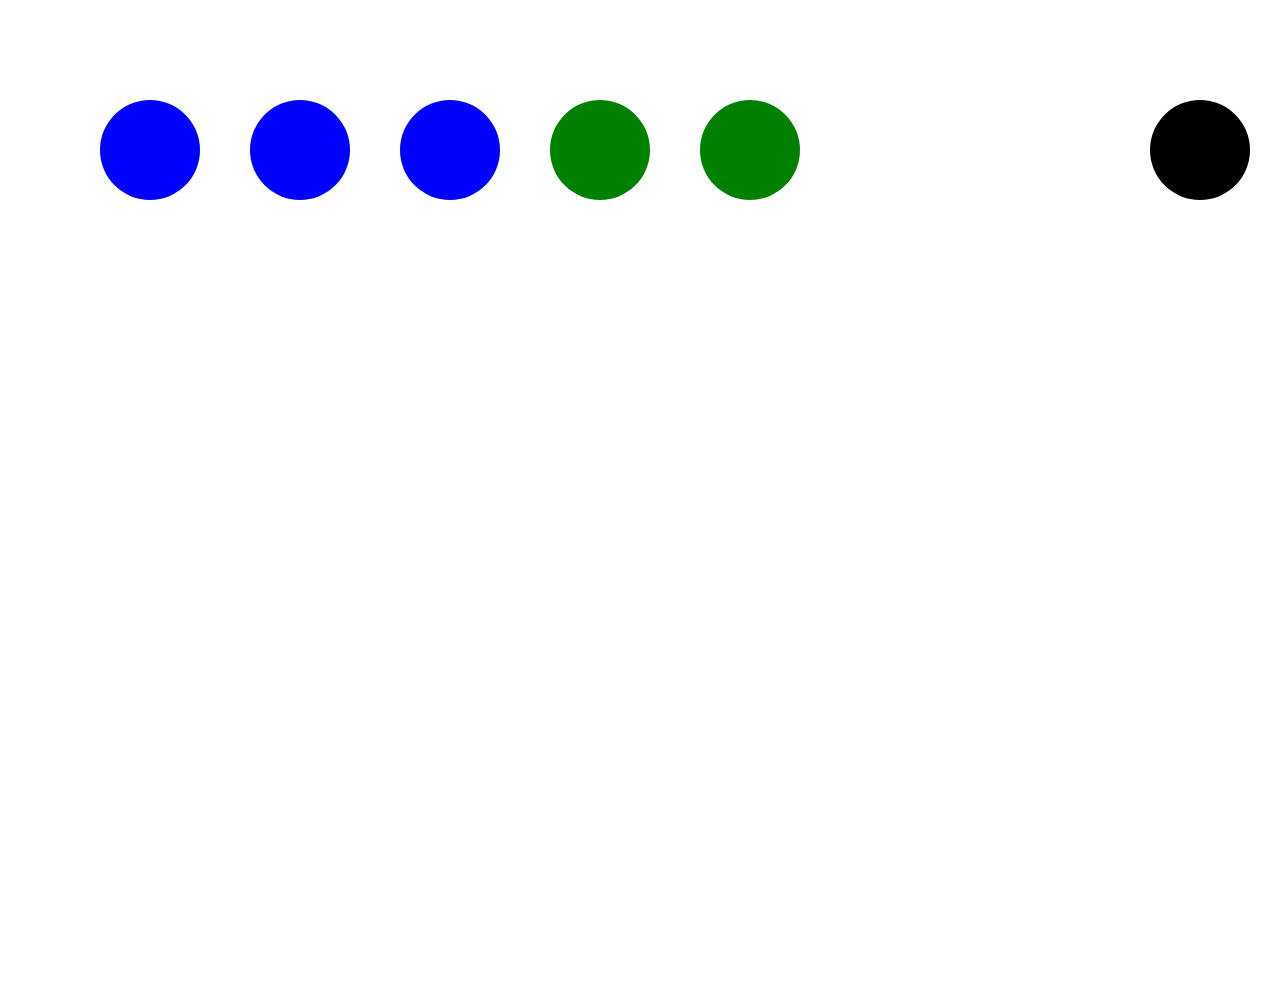
==== index.html @ 6bf5e57c "detailedviewandalternatecogs" ====
<!DOCTYPE html>
<html>

<head>
    <link rel="stylesheet" type="text/css" href="css/reset.css">
    <link rel="stylesheet" type="text/css" href="css/style.css">
    <script src="https://d3js.org/d3.v7.min.js"></script>
</head>

<body>
    <script src="https://d3js.org/d3.v7.min.js"></script>
    <div class="main-screen" id="main-screen">
        <svg id="main-svg" width="1900" height="1000">
            <!-- Hier is weergave niveau 1 -->
            <circle id="circlenav1" class="circle" cx="150" cy="150" r="50" fill="blue" />
            <circle id="circlenav2" class="circle" cx="300" cy="150" r="50" fill="blue" />
            <circle id="circlenav3" class="circle" cx="450" cy="150" r="50" fill="blue" />
            <circle id="circlelist1" class="circle" cx="600" cy="150" r="50" fill="green" />
            <circle id="circlelist2" class="circle" cx="750" cy="150" r="50" fill="green" />
            <circle id="geenonderzoekercirclemain" class="circle" cx="1200" cy="150" r="50" fill="black" />
            <circle id="marcelcirclemain" class="circle" cx="1200" cy="450" r="50" fill="white" />
            <circle id="rogercirclemain" class="circle" cx="1200" cy="300" r="50" fill="white" />
        </svg>
    </div>
    <div class="overlay" id="overlay1">
        <div class="overlay-content" id="overlay-content1">
            <svg id="overlay-svg1" height="1000" width="1900" viewBox="0 0 1900 1000">
                <!-- Hier is weergave niveau 2 -->
                <rect id="squarenav1" class="square" x="50" y="50" width="100" height="100" fill="blue" />
                <rect id="squarenav2" class="square" x="200" y="50" width="100" height="100" fill="blue" />
                <rect id="squarenav3" class="square" x="350" y="50" width="100" height="100" fill="blue" />
                <rect id="squarenav4" class="square" x="500" y="50" width="100" height="100" fill="blue" />
                <rect id="squareback" class="square" x="650" y="50" width="100" height="100" fill="red" />
                <rect id="squarelist1" class="square" x="800" y="50" width="100" height="100" fill="green" />
                <rect id="squarelist2" class="square" x="950" y="50" width="100" height="100" fill="green" />
                <circle id="geenonderzoekercircleol1" class="circle" cx="1200" cy="150" r="50" fill="black" />
                <circle id="marcelcircleol1" class="circle" cx="1200" cy="450" r="50" fill="white" />
                <circle id="rogercircleol1" class="circle" cx="1200" cy="300" r="50" fill="white" />
                <circle class="home" cx="1700" cy="150" r="30" fill="yellow" />
            </svg>
        </div>
    </div>
    <div class="overlay" id="overlay2">
        <div class="overlay-content" id="overlay-content2">
            <svg id="overlay-svg2" height="1000" width="1900" viewBox="0 0 1900 1000">>
                <!-- Hier is weergave niveau 3 -->
                <polygon id="trianglelist1" class="triangle" points="0,150 50,50 100,150" fill="green" />
                <polygon id="trianglelist2" class="triangle" points="150,150 200,50 250,150" fill="green" />
                <polygon id="triangleback" class="triangle" points="300,150 350,50 400,150" fill="red" />
                <circle id="geenonderzoekercircleol2" class="circle" cx="1200" cy="150" r="50" fill="black" />
                <circle id="marcelcircleol2" class="circle" cx="1200" cy="450" r="50" fill="white" />
                <circle id="rogercircleol2" class="circle" cx="1200" cy="300" r="50" fill="white" />
                <circle class="home" cx="1700" cy="150" r="30" fill="yellow" />
            </svg>
        </div>
    </div>
    <div class="overlay" id="overlay3">
        <div class="overlay-content" id="overlay-content3">
            <svg id="overlay-svg3" height="20000000" width="1900" viewBox="0 0 1900 1000">>
                <!-- Hier is de weergave van alle projecten in een lijst niet in detail -->
                <circle id="close1" class="noclass" cx="1800" cy="50" r="50" fill="red" />
                <circle class="home" cx="1800" cy="150" r="30" fill="yellow" />
                
            </svg>
        </div>
    </div>
    <div class="overlay" id="overlay4">
        <div class="overlay-content" id="overlay-content4">
            <svg id="overlay-svg4" height="1000" width="1900" viewBox="0 0 1900 1000">
                <!-- Hier is de weergave van een enkel project in detail -->
                <circle id="close2" class="noclass" cx="1800" cy="150" r="50" fill="red" />
                <circle class="home" cx="1700" cy="150" r="30" fill="yellow" />
                
            </svg>
        </div>
    </div>
</body>
<script src="js/script.js"></script>

</html>
---- css/style.css ----
/* Existing styles */

.main-screen {
    position: absolute;
    background-image: url("../img/background.png");
    background-position: 0 0;
}

.overlay {
    display: none;
    position: fixed;
    top: 0;
    left: 0;
    width: 100%;
    height: 100%;
    background: rgba(0, 0, 0, 0.7);
    overflow: auto;
    overflow-x: hidden;
    background-image: url("../img/background.png");
}

.overlay-content {
    position: absolute;
    background-position: 0 0;
    padding: 10px;
}

.circle {
    cursor: pointer;
}

.overlay-content rect {
    cursor: pointer;
}

@keyframes pulse {
    0% {
        transform: scale(1);
    }
    50% {
        transform: scale(1.02);
    }
    100% {
        transform: scale();
    }
}


/* Additional styles for the second circle */

.circle {
    cursor: pointer;
    animation: pulse 2s infinite;
    transform-origin: center;
}

.square {
    cursor: pointer;
    animation: pulse 2s infinite;
}

.triangle {
    cursor: pointer;
    animation: pulse 2s infinite;
}

.main-screen {
    position: relative;
}

.circles-container {
    position: absolute;
    top: 0;
    right: 0;
    display: flex;
    flex-direction: column;
    align-items: flex-end;
}

.circle {
    width: 40px;
    height: 40px;
    margin: 5px;
    background-color: blue;
    border-radius: 50%;
}
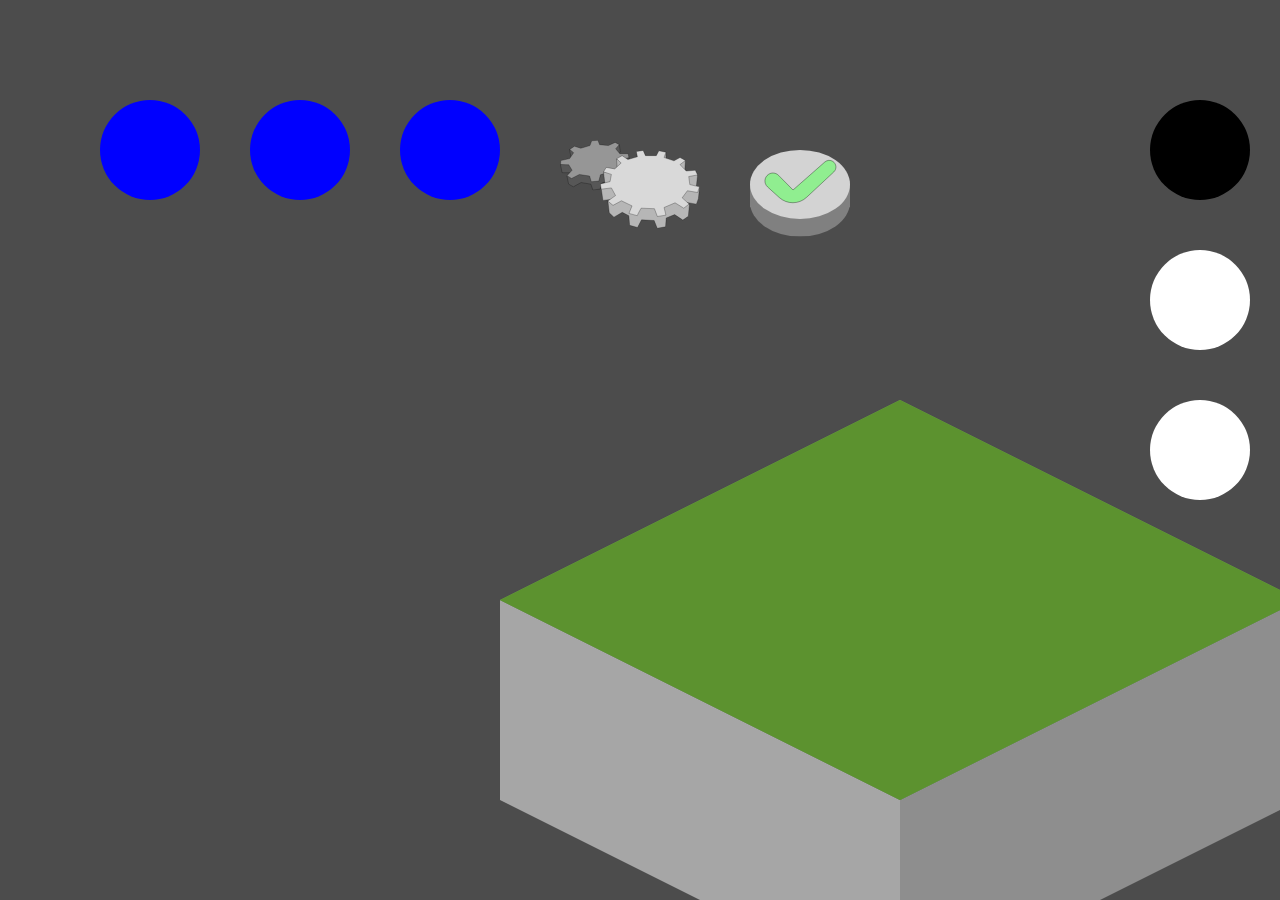
==== commit b1927f68: "more visuals more fun :)" ====
--- a/index.html
+++ b/index.html
@@ -10,13 +10,15 @@
 <body>
     <script src="https://d3js.org/d3.v7.min.js"></script>
     <div class="main-screen" id="main-screen">
-        <svg id="main-svg" width="1900" height="1000">
+        <svg id="main-svg" width="1900" height="1200">
             <!-- Hier is weergave niveau 1 -->
+            <image  x="400" y="300" width="1000" xlink:href="/img/flooroutside.svg" />
             <circle id="circlenav1" class="circle" cx="150" cy="150" r="50" fill="blue" />
             <circle id="circlenav2" class="circle" cx="300" cy="150" r="50" fill="blue" />
             <circle id="circlenav3" class="circle" cx="450" cy="150" r="50" fill="blue" />
-            <circle id="circlelist1" class="circle" cx="600" cy="150" r="50" fill="green" />
-            <circle id="circlelist2" class="circle" cx="750" cy="150" r="50" fill="green" />
+            <image class="circle" x="560" y="140" width="70" xlink:href="/img/Cog2.svg" />
+            <image id="circlelist1" class="circle" x="600" y="150" width="100" xlink:href="/img/Cog1.svg" />
+            <image id="circlelist2" class="circle" x="750" y="150" width="100" xlink:href="/img/finished3d.svg" />
             <circle id="geenonderzoekercirclemain" class="circle" cx="1200" cy="150" r="50" fill="black" />
             <circle id="marcelcirclemain" class="circle" cx="1200" cy="450" r="50" fill="white" />
             <circle id="rogercirclemain" class="circle" cx="1200" cy="300" r="50" fill="white" />
@@ -24,8 +26,9 @@
     </div>
     <div class="overlay" id="overlay1">
         <div class="overlay-content" id="overlay-content1">
-            <svg id="overlay-svg1" height="1000" width="1900" viewBox="0 0 1900 1000">
+            <svg id="overlay-svg1" height="1200" width="1900" viewBox="0 0 1900 1000">
                 <!-- Hier is weergave niveau 2 -->
+                <image  x="20%" y="50" width="900" xlink:href="/img/room.svg" />
                 <rect id="squarenav1" class="square" x="50" y="50" width="100" height="100" fill="blue" />
                 <rect id="squarenav2" class="square" x="200" y="50" width="100" height="100" fill="blue" />
                 <rect id="squarenav3" class="square" x="350" y="50" width="100" height="100" fill="blue" />
@@ -42,8 +45,9 @@
     </div>
     <div class="overlay" id="overlay2">
         <div class="overlay-content" id="overlay-content2">
-            <svg id="overlay-svg2" height="1000" width="1900" viewBox="0 0 1900 1000">>
+            <svg id="overlay-svg2" height="1200" width="1900" viewBox="0 0 1900 1000">>
                 <!-- Hier is weergave niveau 3 -->
+                <image  x="20%" y="50" width="900" xlink:href="/img/room.svg" />
                 <polygon id="trianglelist1" class="triangle" points="0,150 50,50 100,150" fill="green" />
                 <polygon id="trianglelist2" class="triangle" points="150,150 200,50 250,150" fill="green" />
                 <polygon id="triangleback" class="triangle" points="300,150 350,50 400,150" fill="red" />
--- a/css/style.css
+++ b/css/style.css
@@ -1,9 +1,19 @@
 /* Existing styles */
+
+body {
+    overflow: hidden;
+}
 
 .main-screen {
     position: absolute;
+    position: fixed;
+    top: 0;
+    left: 0;
+    width: 100%;
+    height: 100%;
+    background: rgba(0, 0, 0, 0.7);
+    overflow: hidden;
     background-image: url("../img/background.png");
-    background-position: 0 0;
 }
 
 .overlay {
@@ -14,8 +24,7 @@
     width: 100%;
     height: 100%;
     background: rgba(0, 0, 0, 0.7);
-    overflow: auto;
-    overflow-x: hidden;
+    overflow: hidden;
     background-image: url("../img/background.png");
 }
 
@@ -64,10 +73,6 @@
     animation: pulse 2s infinite;
 }
 
-.main-screen {
-    position: relative;
-}
-
 .circles-container {
     position: absolute;
     top: 0;
@@ -78,9 +83,17 @@
 }
 
 .circle {
-    width: 40px;
-    height: 40px;
     margin: 5px;
     background-color: blue;
     border-radius: 50%;
+}
+
+.ellipsis-text {
+    white-space: nowrap;
+    overflow: hidden;
+    text-overflow: ellipsis;
+}
+
+#overlay3 {
+    overflow-y: auto;
 }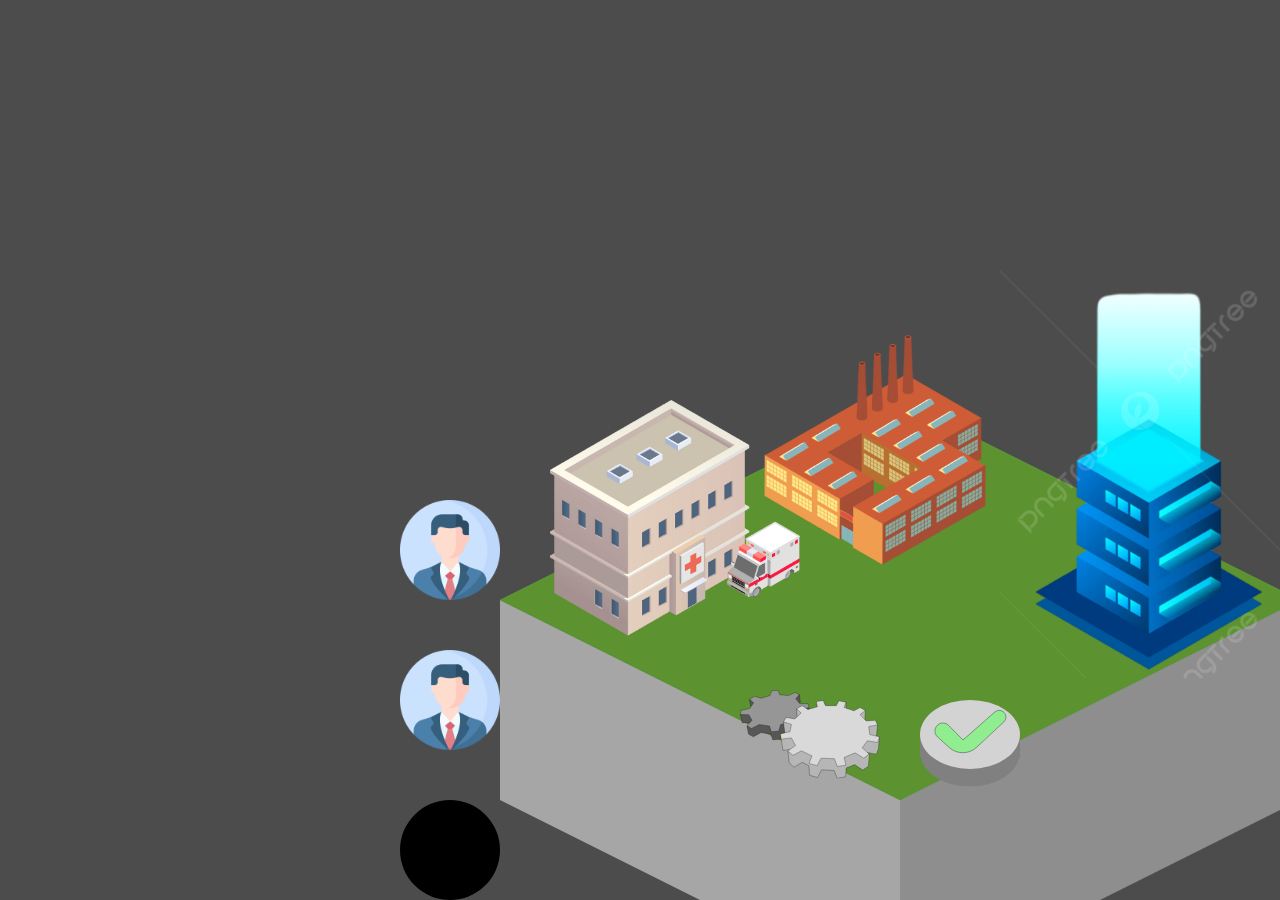
==== commit 353eae19: "visualcompletev1" ====
--- a/index.html
+++ b/index.html
@@ -13,33 +13,35 @@
         <svg id="main-svg" width="1900" height="1200">
             <!-- Hier is weergave niveau 1 -->
             <image  x="400" y="300" width="1000" xlink:href="/img/flooroutside.svg" />
-            <circle id="circlenav1" class="circle" cx="150" cy="150" r="50" fill="blue" />
-            <circle id="circlenav2" class="circle" cx="300" cy="150" r="50" fill="blue" />
-            <circle id="circlenav3" class="circle" cx="450" cy="150" r="50" fill="blue" />
-            <image class="circle" x="560" y="140" width="70" xlink:href="/img/Cog2.svg" />
-            <image id="circlelist1" class="circle" x="600" y="150" width="100" xlink:href="/img/Cog1.svg" />
-            <image id="circlelist2" class="circle" x="750" y="150" width="100" xlink:href="/img/finished3d.svg" />
-            <circle id="geenonderzoekercirclemain" class="circle" cx="1200" cy="150" r="50" fill="black" />
-            <circle id="marcelcirclemain" class="circle" cx="1200" cy="450" r="50" fill="white" />
-            <circle id="rogercirclemain" class="circle" cx="1200" cy="300" r="50" fill="white" />
+            <image id="circlenav1" class="circle" x="550" y="400" width="250" xlink:href="/img/zorg.png" />
+            <image id="circlenav2" class="circle" x="750" y="325" width="250" xlink:href="/img/industrie.png" />
+            <image id="circlenav3" class="circle" x="1000" y="250" width="300" xlink:href="/img/ai.png" />
+            <image class="circle" x="740" y="690" width="70" xlink:href="/img/Cog2.svg" />
+            <image id="circlelist1" class="circle" x="780" y="700" width="100" xlink:href="/img/Cog1.svg" />
+            <image id="circlelist2" class="circle" x="920" y="700" width="100" xlink:href="/img/finished3d.svg" />
+            <circle id="geenonderzoekercirclemain" class="circle" cx="450" cy="850" r="50" fill="black" />
+            <image id="marcelcirclemain" class="circle" x="400" y="650" width="100" xlink:href="/img/profilepic.png" />
+            <image id="rogercirclemain" class="circle" x="400" y="500" width="100" xlink:href="/img/profilepic.png" />
         </svg>
     </div>
     <div class="overlay" id="overlay1">
         <div class="overlay-content" id="overlay-content1">
             <svg id="overlay-svg1" height="1200" width="1900" viewBox="0 0 1900 1000">
                 <!-- Hier is weergave niveau 2 -->
-                <image  x="20%" y="50" width="900" xlink:href="/img/room.svg" />
-                <rect id="squarenav1" class="square" x="50" y="50" width="100" height="100" fill="blue" />
-                <rect id="squarenav2" class="square" x="200" y="50" width="100" height="100" fill="blue" />
-                <rect id="squarenav3" class="square" x="350" y="50" width="100" height="100" fill="blue" />
-                <rect id="squarenav4" class="square" x="500" y="50" width="100" height="100" fill="blue" />
-                <rect id="squareback" class="square" x="650" y="50" width="100" height="100" fill="red" />
-                <rect id="squarelist1" class="square" x="800" y="50" width="100" height="100" fill="green" />
-                <rect id="squarelist2" class="square" x="950" y="50" width="100" height="100" fill="green" />
-                <circle id="geenonderzoekercircleol1" class="circle" cx="1200" cy="150" r="50" fill="black" />
-                <circle id="marcelcircleol1" class="circle" cx="1200" cy="450" r="50" fill="white" />
-                <circle id="rogercircleol1" class="circle" cx="1200" cy="300" r="50" fill="white" />
-                <circle class="home" cx="1700" cy="150" r="30" fill="yellow" />
+                <image  x="20%" y="-75" width="900" xlink:href="/img/room.svg" />
+                <image id="squarenav1" class="circle" x="400" y="375" height="200" xlink:href="/img/doorleft.png" />
+                <image id="squarenav2" class="circle" x="600" y="275" height="200" xlink:href="/img/doorleft.png" />
+                <image id="squarenav3" class="circle" x="900" y="275" height="200" xlink:href="/img/doorright.png" />
+                <image id="squarenav4" class="circle" x="1100" y="375" height="200" xlink:href="/img/doorright.png" />
+                <image id="squareback" class="circle" x="1100" y="725" height="50" xlink:href="/img/exit.png" />
+                <image class="circle" x="670" y="690" width="70" xlink:href="/img/Cog2.svg" />
+                <image id="squarelist1" class="circle" x="710" y="700" width="100" xlink:href="/img/Cog1.svg" />
+                <image id="squarelist2" class="circle" x="850" y="700" width="100" xlink:href="/img/finished3d.svg" />
+                <circle id="geenonderzoekercircleol1" class="circle" cx="325" cy="200" r="50" fill="black" />
+                <image id="marcelcircleol1" class="circle" x="275" y="450" width="100" xlink:href="/img/profilepic.png" />
+                <image id="rogercircleol1" class="circle" x="275" y="300" width="100" xlink:href="/img/profilepic.png" />
+                <image class="home" x="1200" y="0" width="70" xlink:href="/img/home.png" />
+                
             </svg>
         </div>
     </div>
@@ -47,14 +49,14 @@
         <div class="overlay-content" id="overlay-content2">
             <svg id="overlay-svg2" height="1200" width="1900" viewBox="0 0 1900 1000">>
                 <!-- Hier is weergave niveau 3 -->
-                <image  x="20%" y="50" width="900" xlink:href="/img/room.svg" />
-                <polygon id="trianglelist1" class="triangle" points="0,150 50,50 100,150" fill="green" />
-                <polygon id="trianglelist2" class="triangle" points="150,150 200,50 250,150" fill="green" />
-                <polygon id="triangleback" class="triangle" points="300,150 350,50 400,150" fill="red" />
-                <circle id="geenonderzoekercircleol2" class="circle" cx="1200" cy="150" r="50" fill="black" />
-                <circle id="marcelcircleol2" class="circle" cx="1200" cy="450" r="50" fill="white" />
-                <circle id="rogercircleol2" class="circle" cx="1200" cy="300" r="50" fill="white" />
-                <circle class="home" cx="1700" cy="150" r="30" fill="yellow" />
+                <image  x="20%" y="-75" width="900" xlink:href="/img/room.svg" />
+                <image id="trianglelist1" class="circle" x="710" y="700" width="100" xlink:href="/img/Cog1.svg" />
+                <image id="trianglelist2" class="circle" x="850" y="700" width="100" xlink:href="/img/finished3d.svg" />
+                <image id="triangleback" class="circle" x="1100" y="725" height="50" xlink:href="/img/exit.png" />
+                <circle id="geenonderzoekercircleol2" class="circle" cx="325" cy="200" r="50" fill="black" />
+                <image id="marcelcircleol2" class="circle" x="275" y="450" width="100" xlink:href="/img/profilepic.png" />
+                <image id="rogercircleol2" class="circle" x="275" y="300" width="100" xlink:href="/img/profilepic.png" />
+                <image class="home" x="1200" y="0" width="70" xlink:href="/img/home.png" />
             </svg>
         </div>
     </div>
@@ -62,9 +64,8 @@
         <div class="overlay-content" id="overlay-content3">
             <svg id="overlay-svg3" height="20000000" width="1900" viewBox="0 0 1900 1000">>
                 <!-- Hier is de weergave van alle projecten in een lijst niet in detail -->
-                <circle id="close1" class="noclass" cx="1800" cy="50" r="50" fill="red" />
-                <circle class="home" cx="1800" cy="150" r="30" fill="yellow" />
-                
+                <image id="close1" class="noclass" x="1700" y="50" height="50" xlink:href="/img/exit.png" />
+                <image class="home" x="1700" y="150" width="70" xlink:href="/img/home.png" />                
             </svg>
         </div>
     </div>
@@ -72,8 +73,8 @@
         <div class="overlay-content" id="overlay-content4">
             <svg id="overlay-svg4" height="1000" width="1900" viewBox="0 0 1900 1000">
                 <!-- Hier is de weergave van een enkel project in detail -->
-                <circle id="close2" class="noclass" cx="1800" cy="150" r="50" fill="red" />
-                <circle class="home" cx="1700" cy="150" r="30" fill="yellow" />
+                <image id="close2" class="noclass" x="1700" y="50" height="50" xlink:href="/img/exit.png" />
+                <image class="home" x="1700" y="150" width="70" xlink:href="/img/home.png" />
                 
             </svg>
         </div>
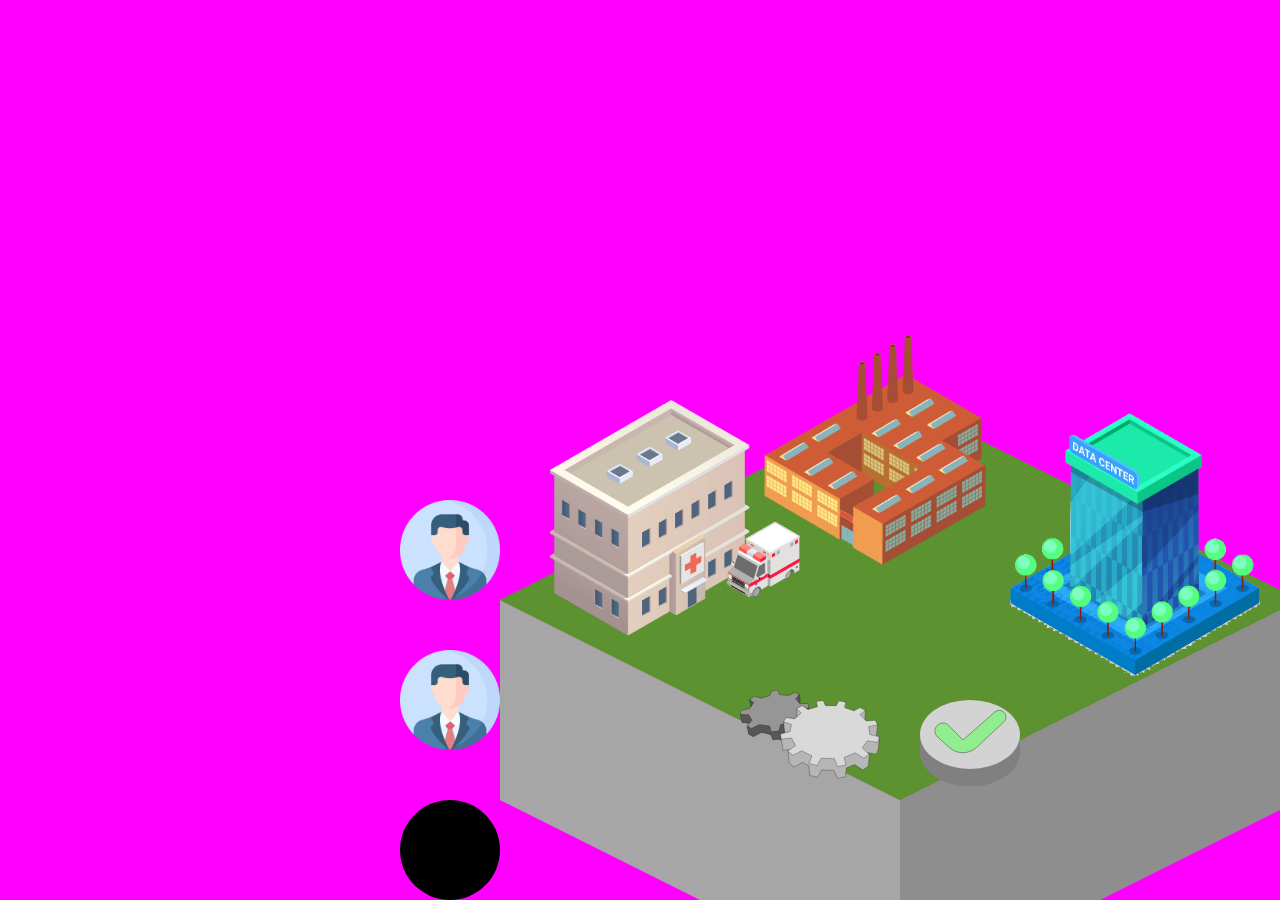
==== commit 481d4a3f: "changes changes changes" ====
--- a/index.html
+++ b/index.html
@@ -5,6 +5,8 @@
     <link rel="stylesheet" type="text/css" href="css/reset.css">
     <link rel="stylesheet" type="text/css" href="css/style.css">
     <script src="https://d3js.org/d3.v7.min.js"></script>
+    <title>DI-Visual</title>
+    <link rel="icon" href="img/logo.png">
 </head>
 
 <body>
@@ -12,35 +14,39 @@
     <div class="main-screen" id="main-screen">
         <svg id="main-svg" width="1900" height="1200">
             <!-- Hier is weergave niveau 1 -->
-            <image  x="400" y="300" width="1000" xlink:href="/img/flooroutside.svg" />
-            <image id="circlenav1" class="circle" x="550" y="400" width="250" xlink:href="/img/zorg.png" />
-            <image id="circlenav2" class="circle" x="750" y="325" width="250" xlink:href="/img/industrie.png" />
-            <image id="circlenav3" class="circle" x="1000" y="250" width="300" xlink:href="/img/ai.png" />
-            <image class="circle" x="740" y="690" width="70" xlink:href="/img/Cog2.svg" />
-            <image id="circlelist1" class="circle" x="780" y="700" width="100" xlink:href="/img/Cog1.svg" />
-            <image id="circlelist2" class="circle" x="920" y="700" width="100" xlink:href="/img/finished3d.svg" />
+            <image  x="400" y="300" width="1000" xlink:href="img/flooroutside.svg" />
+            <image id="circlenav1" class="circle" x="550" y="400" width="250" xlink:href="img/zorg.png" />
+            <image id="circlenav2" class="circle" x="750" y="325" width="250" xlink:href="img/industrie.png" />
+            <image id="circlenav3" class="circle" x="1010" y="410" width="250" xlink:href="img/ai.png" />
+            <image class="circle" x="740" y="690" width="70" xlink:href="img/Cog2.svg" />
+            <image id="circlelist1" class="circle" x="780" y="700" width="100" xlink:href="img/Cog1.svg" />
+            <image id="circlelist2" class="circle" x="920" y="700" width="100" xlink:href="img/finished3d.svg" />
             <circle id="geenonderzoekercirclemain" class="circle" cx="450" cy="850" r="50" fill="black" />
-            <image id="marcelcirclemain" class="circle" x="400" y="650" width="100" xlink:href="/img/profilepic.png" />
-            <image id="rogercirclemain" class="circle" x="400" y="500" width="100" xlink:href="/img/profilepic.png" />
+            <image id="marcelcirclemain" class="circle" x="400" y="650" width="100" xlink:href="img/profilepic.png" />
+            <image id="rogercirclemain" class="circle" x="400" y="500" width="100" xlink:href="img/profilepic.png" />
         </svg>
     </div>
     <div class="overlay" id="overlay1">
         <div class="overlay-content" id="overlay-content1">
             <svg id="overlay-svg1" height="1200" width="1900" viewBox="0 0 1900 1000">
                 <!-- Hier is weergave niveau 2 -->
-                <image  x="20%" y="-75" width="900" xlink:href="/img/room.svg" />
-                <image id="squarenav1" class="circle" x="400" y="375" height="200" xlink:href="/img/doorleft.png" />
-                <image id="squarenav2" class="circle" x="600" y="275" height="200" xlink:href="/img/doorleft.png" />
-                <image id="squarenav3" class="circle" x="900" y="275" height="200" xlink:href="/img/doorright.png" />
-                <image id="squarenav4" class="circle" x="1100" y="375" height="200" xlink:href="/img/doorright.png" />
-                <image id="squareback" class="circle" x="1100" y="725" height="50" xlink:href="/img/exit.png" />
-                <image class="circle" x="670" y="690" width="70" xlink:href="/img/Cog2.svg" />
-                <image id="squarelist1" class="circle" x="710" y="700" width="100" xlink:href="/img/Cog1.svg" />
-                <image id="squarelist2" class="circle" x="850" y="700" width="100" xlink:href="/img/finished3d.svg" />
+                <image  x="20%" y="-75" width="900" xlink:href="img/room.svg" />
+                <image id="squarenav1" class="circle" x="400" y="375" height="200" xlink:href="img/doorleft.png" />
+                <image id="squarenav2" class="circle" x="600" y="275" height="200" xlink:href="img/doorleft.png" />
+                <image id="squarenav3" class="circle" x="900" y="275" height="200" xlink:href="img/doorright.png" />
+                <image id="squarenav4" class="circle" x="1100" y="375" height="200" xlink:href="img/doorright.png" />
+                <image id="squareback" class="circle" x="1100" y="725" height="50" xlink:href="img/exit.png" />
+                <image class="circle" x="670" y="690" width="70" xlink:href="img/Cog2.svg" />
+                <image class="person" x="525" y="475" width="100" xlink:href="img/researcher.png" />
+                <image class="person" x="700" y="375" width="100" xlink:href="img/researcher.png" />
+                <image class="person" x="850" y="375" width="100" xlink:href="img/researcher.png" />
+                <image class="person" x="1000" y="475" width="100" xlink:href="img/researcher.png" />
+                <image id="squarelist1" class="circle" x="710" y="700" width="100" xlink:href="img/Cog1.svg" />
+                <image id="squarelist2" class="circle" x="850" y="700" width="100" xlink:href="img/finished3d.svg" />
                 <circle id="geenonderzoekercircleol1" class="circle" cx="325" cy="200" r="50" fill="black" />
-                <image id="marcelcircleol1" class="circle" x="275" y="450" width="100" xlink:href="/img/profilepic.png" />
-                <image id="rogercircleol1" class="circle" x="275" y="300" width="100" xlink:href="/img/profilepic.png" />
-                <image class="home" x="1200" y="0" width="70" xlink:href="/img/home.png" />
+                <image id="marcelcircleol1" class="circle" x="275" y="450" width="100" xlink:href="img/profilepic.png" />
+                <image id="rogercircleol1" class="circle" x="275" y="300" width="100" xlink:href="img/profilepic.png" />
+                <image class="home" x="1200" y="0" width="70" xlink:href="img/home.png" />
                 
             </svg>
         </div>
@@ -49,14 +55,15 @@
         <div class="overlay-content" id="overlay-content2">
             <svg id="overlay-svg2" height="1200" width="1900" viewBox="0 0 1900 1000">>
                 <!-- Hier is weergave niveau 3 -->
-                <image  x="20%" y="-75" width="900" xlink:href="/img/room.svg" />
-                <image id="trianglelist1" class="circle" x="710" y="700" width="100" xlink:href="/img/Cog1.svg" />
-                <image id="trianglelist2" class="circle" x="850" y="700" width="100" xlink:href="/img/finished3d.svg" />
-                <image id="triangleback" class="circle" x="1100" y="725" height="50" xlink:href="/img/exit.png" />
+                <image  x="20%" y="-75" width="900" xlink:href="img/room.svg" />
+                <image id="trianglelist1" class="circle" x="710" y="700" width="100" xlink:href="img/Cog1.svg" />
+                <image id="trianglelist2" class="circle" x="850" y="700" width="100" xlink:href="img/finished3d.svg" />
+                <image id="triangleback" class="circle" x="1100" y="725" height="50" xlink:href="img/exit.png" />
                 <circle id="geenonderzoekercircleol2" class="circle" cx="325" cy="200" r="50" fill="black" />
-                <image id="marcelcircleol2" class="circle" x="275" y="450" width="100" xlink:href="/img/profilepic.png" />
-                <image id="rogercircleol2" class="circle" x="275" y="300" width="100" xlink:href="/img/profilepic.png" />
-                <image class="home" x="1200" y="0" width="70" xlink:href="/img/home.png" />
+                <image class="person" x="700" y="375" width="100" xlink:href="img/researcher.png" />
+                <image id="marcelcircleol2" class="circle" x="275" y="450" width="100" xlink:href="img/profilepic.png" />
+                <image id="rogercircleol2" class="circle" x="275" y="300" width="100" xlink:href="img/profilepic.png" />
+                <image class="home" x="1200" y="0" width="70" xlink:href="img/home.png" />
             </svg>
         </div>
     </div>
@@ -64,8 +71,8 @@
         <div class="overlay-content" id="overlay-content3">
             <svg id="overlay-svg3" height="20000000" width="1900" viewBox="0 0 1900 1000">>
                 <!-- Hier is de weergave van alle projecten in een lijst niet in detail -->
-                <image id="close1" class="noclass" x="1700" y="50" height="50" xlink:href="/img/exit.png" />
-                <image class="home" x="1700" y="150" width="70" xlink:href="/img/home.png" />                
+                <image id="close1" class="noclass" x="1700" y="50" height="50" xlink:href="img/exit.png" />
+                <image class="home" x="1700" y="150" width="70" xlink:href="img/home.png" />                
             </svg>
         </div>
     </div>
@@ -73,8 +80,8 @@
         <div class="overlay-content" id="overlay-content4">
             <svg id="overlay-svg4" height="1000" width="1900" viewBox="0 0 1900 1000">
                 <!-- Hier is de weergave van een enkel project in detail -->
-                <image id="close2" class="noclass" x="1700" y="50" height="50" xlink:href="/img/exit.png" />
-                <image class="home" x="1700" y="150" width="70" xlink:href="/img/home.png" />
+                <image id="close2" class="noclass" x="1700" y="50" height="50" xlink:href="img/exit.png" />
+                <image class="home" x="1700" y="150" width="70" xlink:href="img/home.png" />
                 
             </svg>
         </div>
--- a/css/style.css
+++ b/css/style.css
@@ -11,7 +11,7 @@
     left: 0;
     width: 100%;
     height: 100%;
-    background: rgba(0, 0, 0, 0.7);
+    background: magenta;
     overflow: hidden;
     background-image: url("../img/background.png");
 }
@@ -96,4 +96,12 @@
 
 #overlay3 {
     overflow-y: auto;
+}
+
+.home {
+    cursor: pointer;
+}
+
+.noclass {
+    cursor: pointer;
 }